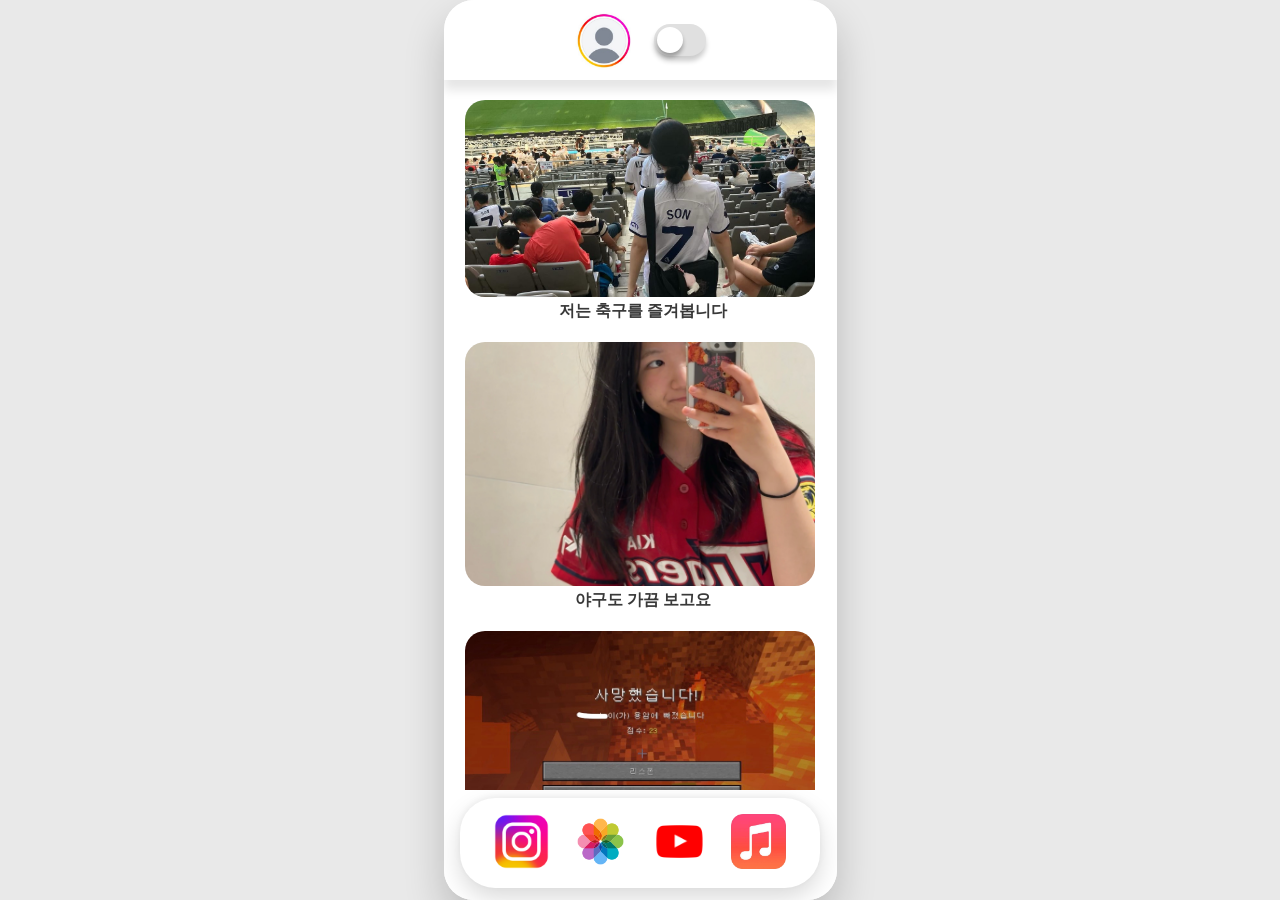
==== gallery.html @ 5abc1a37 "최종" ====
<!DOCTYPE html>
<html lang="en">
<head>
    <meta charset="UTF-8">
    <meta name="viewport" content="width=device-width, initial-scale=1.0">
    <title>임수연 자기소개 페이지</title>
    <link rel="stylesheet" href="style.css">
</head>

<body>
<div class="wrapper">
     <!-- 상단 -->
    <header class="header">
        <img src="./images/insta_1.png" alt="인스타 프로필1">
      <label class="insta-toggle">
  <input type="checkbox" id="toggleBtn">
  <span class="slider"></span>
</label>
    </header>

    <!-- 메인 내용 -->
    <main>
        <div class="main">
            <div>
                <img src="./images/socc_img.jpg" alt="">
                <h4>저는 축구를 즐겨봅니다</h4>
            </div>
            <div>
<img src="./images/base_img.jpg" alt="">
                <h4>야구도 가끔 보고요</h4>

            </div>
<div>
<img src="./images/mc_img.jpg" alt="">
                <h4>마크에서 트롤짓을 자주할 수 있어요 <br>미리 죄송합니다</h4>
</div>
<div>
<img src="./images/jmt_img.jpg" alt="">
                <h4>요리하는 것도 좋아합니다 밑키트 아니에요ㅜ</h4>

</div>



        </div>
        
    </main>

    <!-- 하단 -->
    <footer class="footer">
        <nav class="nav-bar">
            <a href="/">
                <img src="./images/insta_icon.png" alt="인스타 로고">
            </a>

            <a href="gallery.html">
                <img src="./images/gallery_icon.png" alt="사진첩 로고">
            </a>

            <a href="youtube.html">
                <img src="./images/youtube_icon.png" alt="유튜브 로고">
            </a>

            <a href="music.html">
                <img src="./images/music_icon.png" alt="음악 로고">
            </a>
        </nav>
    </footer>
</div>
   <script>
  const toggleBtn = document.getElementById('toggleBtn');

  // 페이지별 토글 초기 상태 설정
  if (window.location.pathname.includes('hiddengallery.html')) {
    toggleBtn.checked = true;  // hidden.html에서는 오른쪽
  } else {
    toggleBtn.checked = false; // index.html에서는 왼쪽
  }

  // 체크 상태가 바뀔 때
  toggleBtn.addEventListener('change', () => {
    if (toggleBtn.checked) { 
      window.location.href = 'hiddengallery.html'; // 오른쪽으로 이동
    } else {
      window.location.href = 'gallery.html';  // 왼쪽으로 이동
    }
  });
</script>

</body>
</html>
---- style.css ----
body{
    margin:0;
    display:flex;
    justify-content:center;
    align-items:center;
    height: 100vh;
    background:#e9e9e9;
}

.wrapper{
    width:393px;
    height: 100vh;
    background:white;
    border-radius:30px;
    overflow:hidden;
    box-shadow:0 20px 40px rgba(0,0,0,0.2);
    position:relative;
    display: flex;
    flex-direction: column;
}
.header{
    width:100%;
    background:white;
    display:flex;
    justify-content:center;
    align-items:center;
    height:80px;
    gap:10px;
    box-shadow:0 10px 10px rgba(0,0,0,0.1);
}

.footer{
    width:100%;
    display:flex;
    justify-content:center;
    align-items:center;
    background:white;
    height:90px;
}
.header img {
    height: 60px;
    width: 60px;
    margin-right: 10px;
}



.nav-bar img{
    height: 55px;
    width: 55px;
}
.nav-bar{
  position: absolute;
  bottom: 12px; /* 바닥에서 살짝 띄움 */

  width: 360px;
  height: 70px;

  padding:10px 0;

  border-radius: 35px; /* 더 둥글게 */
  background: #ffffff;

  display: flex;
  justify-content: center;
  align-items: center;
  flex-direction: row;
  gap:1.5rem;

 box-shadow:
0 -2px 6px rgba(0,0,0,0.05),
0 10px 25px rgba(0,0,0,0.15);

  z-index: 10;
}

main{
    flex:1;
    overflow-y:auto;
    display:flex;
    justify-content:center;
    padding:20px 0 120px 0;
    margin-bottom:20px;
}
#playlist{
    display:flex;
    justify-content:center;
    flex-direction: column;
}

main::-webkit-scrollbar{
    display:none;
}
.main img{
   width: 350px;
   border-radius: 20px;
   margin-bottom: px;
}
.main p{
    font-size: 0.9rem;
    padding-left: 5px;
    margin-top: 0;

}
.main h4{
    margin-bottom:20px;
    margin-top: 0;
    padding-left: 5px;
    color: rgb(57, 57, 57);
    text-align: center;
}
.video-card{
    width:350px;
    margin-bottom:20px;
}

.video-card iframe{
    width:100%;
    height:200px;
    border-radius:12px;
}

.video-card h3{
    margin-top:8px;
    margin-bottom:4px;
}

.video-card p{
    font-size:0.9rem;
    color:gray;
}
/* 전체 스위치 */
.insta-toggle {
  position: relative;
  display: inline-block;
  width: 52px;
  height: 32px;
}

/* 체크박스 숨기기 */
.insta-toggle input {
  opacity: 0;
  width: 0;
  height: 0;
}

/* 슬라이더 배경 */
.insta-toggle .slider {
  position: absolute;
  cursor: pointer;
  top: 0; left: 0;
  right: 0; bottom: 0;
  background-color: #e0e0e0;
  border-radius: 32px;
  transition: 0.3s;
  box-shadow: 0 5px 5px rgba(0,0,0,0.2);
}

/* 원 (슬라이드 부분) */
.insta-toggle .slider::before {
  position: absolute;
  content: "";
  height: 26px;
  width: 26px;
  left: 3px;
  bottom: 3px;
  background-color: white;
  border-radius: 50%;
  transition: 0.3s;
  box-shadow: 0 4px 4px rgba(0,0,0,0.3);
}

/* 체크 시 슬라이더 색 + 원 이동 */
.insta-toggle input:checked + .slider {
  background: linear-gradient(150deg, #10d267, #389f66); /* 인스타 느낌 그라데이션 */
}

.insta-toggle input:checked + .slider::before {
  transform: translateX(20px);
}
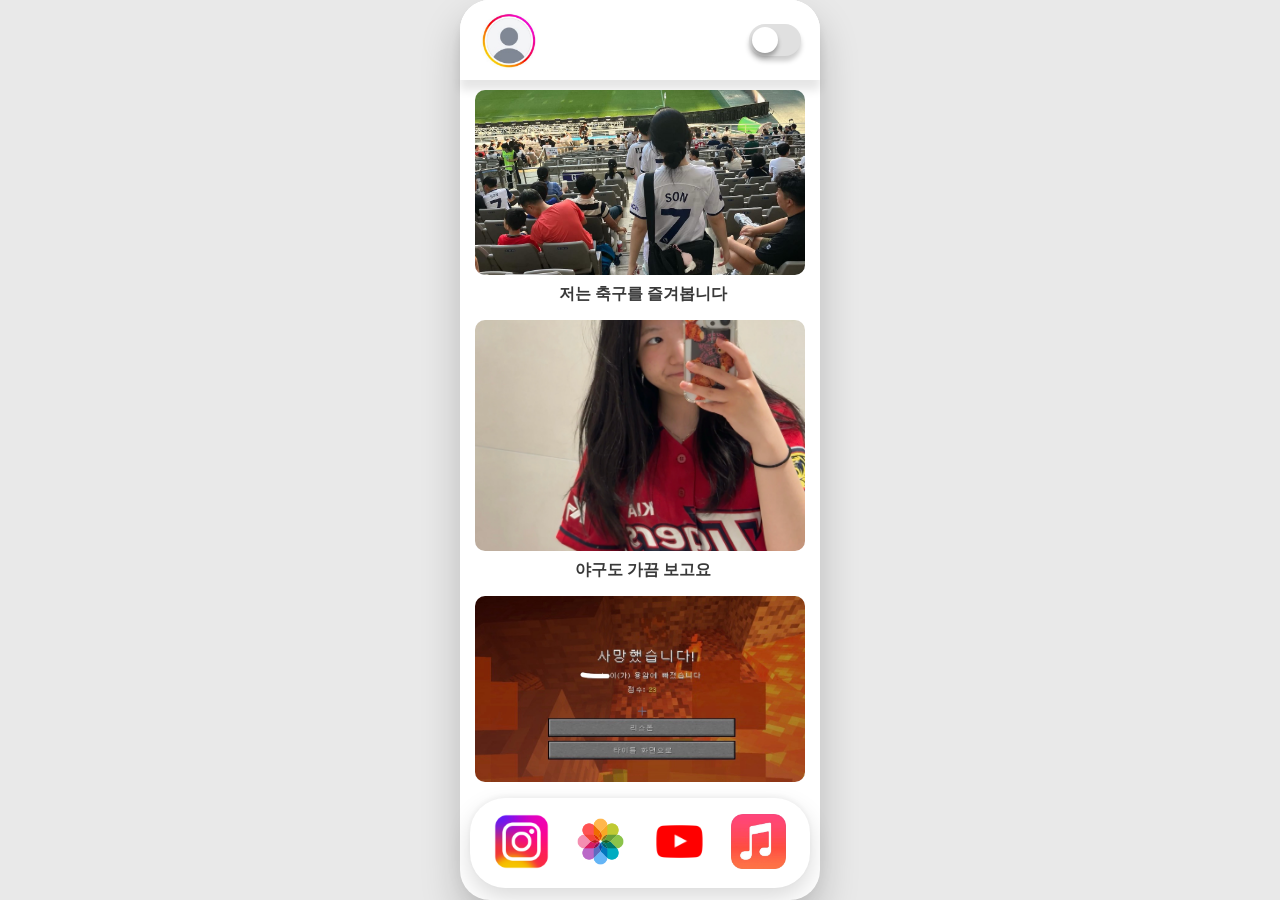
==== commit d5d1176d: "최조옹" ====
--- a/gallery.html
+++ b/gallery.html
@@ -9,7 +9,7 @@
 
 <body>
 <div class="wrapper">
-     <!-- 상단 -->
+    
     <header class="header">
         <img src="./images/insta_1.png" alt="인스타 프로필1">
       <label class="insta-toggle">
@@ -18,7 +18,7 @@
 </label>
     </header>
 
-    <!-- 메인 내용 -->
+   
     <main>
         <div class="main">
             <div>
@@ -46,7 +46,7 @@
         
     </main>
 
-    <!-- 하단 -->
+    
     <footer class="footer">
         <nav class="nav-bar">
             <a href="/">
@@ -72,17 +72,17 @@
 
   // 페이지별 토글 초기 상태 설정
   if (window.location.pathname.includes('hiddengallery.html')) {
-    toggleBtn.checked = true;  // hidden.html에서는 오른쪽
+    toggleBtn.checked = true;  
   } else {
-    toggleBtn.checked = false; // index.html에서는 왼쪽
+    toggleBtn.checked = false; 
   }
 
   // 체크 상태가 바뀔 때
   toggleBtn.addEventListener('change', () => {
     if (toggleBtn.checked) { 
-      window.location.href = 'hiddengallery.html'; // 오른쪽으로 이동
+      window.location.href = 'hiddengallery.html'; 
     } else {
-      window.location.href = 'gallery.html';  // 왼쪽으로 이동
+      window.location.href = 'gallery.html';  
     }
   });
 </script>
--- a/style.css
+++ b/style.css
@@ -1,3 +1,8 @@
+html, body {
+  margin: 0;
+  padding: 0;
+  overflow: hidden;
+}
 body{
     margin:0;
     display:flex;
@@ -8,27 +13,39 @@
 }
 
 .wrapper{
-    width:393px;
-    height: 100vh;
+    width:360px;
+    height: calc( 100dvh - env(safe-area-inset-bottom));
+    bottom: calc(env(safe-area-inset-bottom));
     background:white;
     border-radius:30px;
     overflow:hidden;
     box-shadow:0 20px 40px rgba(0,0,0,0.2);
-    position:relative;
+    position:fixed;
     display: flex;
     flex-direction: column;
 }
+/*header, footer*/
 .header{
-    width:100%;
-    background:white;
+    position: fixed;
+    top: 0;
+    left: 50%;
+    transform: translateX(-50%);
+    width: 360px;
+    height: 80px;
+    background: white;
     display:flex;
     justify-content:center;
     align-items:center;
-    height:80px;
     gap:10px;
     box-shadow:0 10px 10px rgba(0,0,0,0.1);
+    border-radius: 30px 30px 0 0;
+    z-index:999;
 }
-
+#playlist {
+  display: flex;
+  justify-content: center;
+  flex-direction: column;
+}
 .footer{
     width:100%;
     display:flex;
@@ -40,27 +57,23 @@
 .header img {
     height: 60px;
     width: 60px;
-    margin-right: 10px;
+    margin-right: 200px;
 }
 
 
-
+/*nav-bar*/
 .nav-bar img{
     height: 55px;
     width: 55px;
 }
 .nav-bar{
-  position: absolute;
-  bottom: 12px; /* 바닥에서 살짝 띄움 */
-
-  width: 360px;
+  position: fixed; 
+  bottom: calc(12px + env(safe-area-inset-bottom)); 
+  width: 340px;
   height: 70px;
-
   padding:10px 0;
-
-  border-radius: 35px; /* 더 둥글게 */
+  border-radius: 35px; 
   background: #ffffff;
-
   display: flex;
   justify-content: center;
   align-items: center;
@@ -74,49 +87,48 @@
   z-index: 10;
 }
 
+/*main*/
 main{
-    flex:1;
-    overflow-y:auto;
-    display:flex;
-    justify-content:center;
-    padding:20px 0 120px 0;
-    margin-bottom:20px;
-}
-#playlist{
-    display:flex;
-    justify-content:center;
-    flex-direction: column;
+  position: fixed;
+  top: 90px; 
+  bottom: calc(110px + env(safe-area-inset-bottom)); 
+  width: 360px;
+  overflow-y: auto;
+  display:flex;
+  justify-content:center;
 }
 
 main::-webkit-scrollbar{
     display:none;
 }
 .main img{
-   width: 350px;
-   border-radius: 20px;
-   margin-bottom: px;
+   width: 330px;
+   border-radius: 10px;
+   margin-bottom: 5px;
 }
 .main p{
-    font-size: 0.9rem;
+    font-size: 0.85rem;
     padding-left: 5px;
     margin-top: 0;
 
 }
 .main h4{
-    margin-bottom:20px;
+    margin-bottom:15px;
     margin-top: 0;
     padding-left: 5px;
     color: rgb(57, 57, 57);
     text-align: center;
 }
+
+/*video*/
 .video-card{
-    width:350px;
+    width:335px;
     margin-bottom:20px;
 }
 
 .video-card iframe{
     width:100%;
-    height:200px;
+    height:185px;
     border-radius:12px;
 }
 
@@ -129,7 +141,9 @@
     font-size:0.9rem;
     color:gray;
 }
-/* 전체 스위치 */
+
+/*toggle*/
+
 .insta-toggle {
   position: relative;
   display: inline-block;
@@ -137,7 +151,7 @@
   height: 32px;
 }
 
-/* 체크박스 숨기기 */
+
 .insta-toggle input {
   opacity: 0;
   width: 0;
@@ -172,7 +186,7 @@
 
 /* 체크 시 슬라이더 색 + 원 이동 */
 .insta-toggle input:checked + .slider {
-  background: linear-gradient(150deg, #10d267, #389f66); /* 인스타 느낌 그라데이션 */
+  background: linear-gradient(150deg, #73e785, #32b96f); /* 인스타 느낌 그라데이션 */
 }
 
 .insta-toggle input:checked + .slider::before {
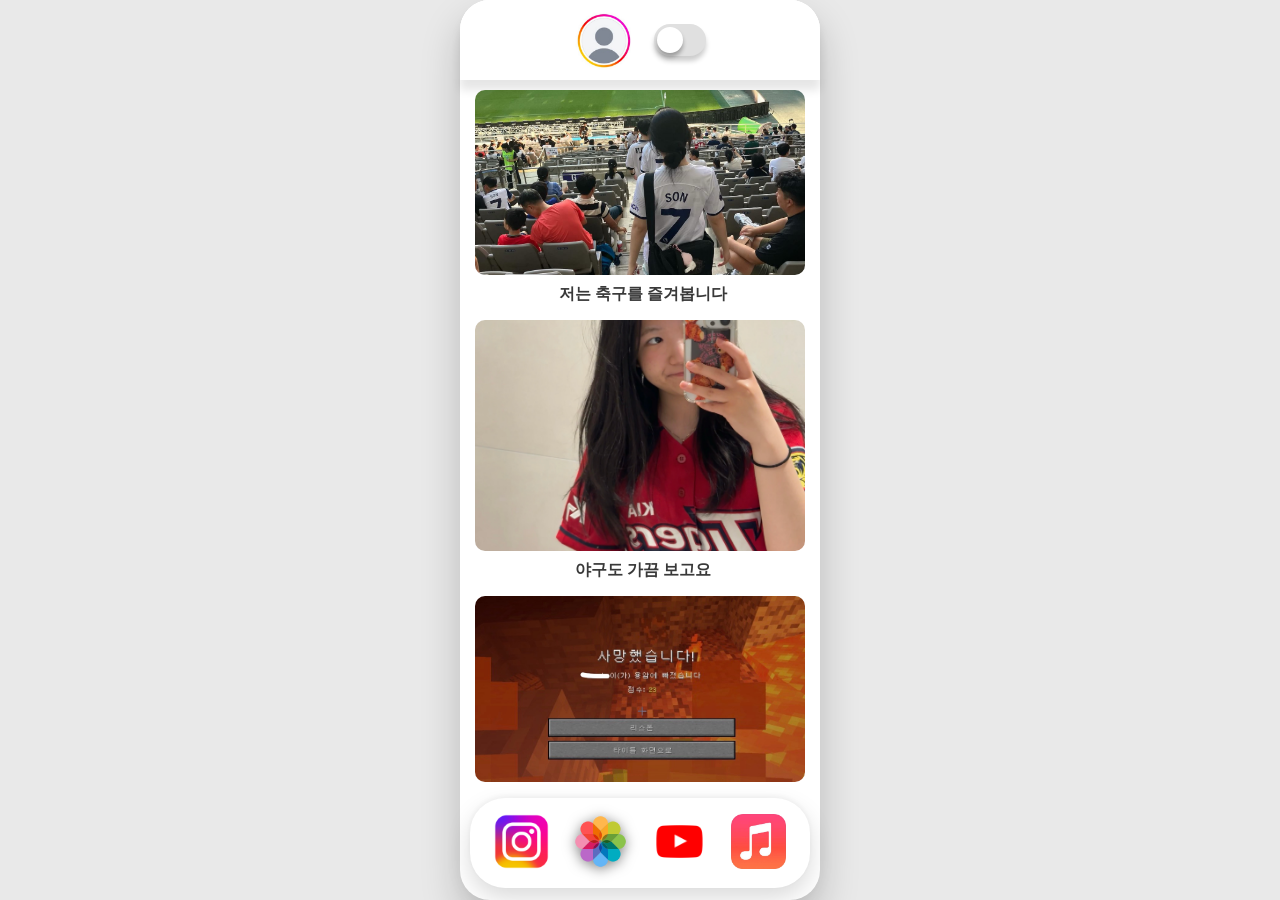
==== commit 62728feb: "수정" ====
--- a/gallery.html
+++ b/gallery.html
@@ -53,7 +53,7 @@
                 <img src="./images/insta_icon.png" alt="인스타 로고">
             </a>
 
-            <a href="gallery.html">
+            <a href="gallery.html" class="active">
                 <img src="./images/gallery_icon.png" alt="사진첩 로고">
             </a>
 
--- a/style.css
+++ b/style.css
@@ -57,7 +57,7 @@
 .header img {
     height: 60px;
     width: 60px;
-    margin-right: 200px;
+    margin-right: 10px;
 }
 
 
@@ -87,6 +87,11 @@
   z-index: 10;
 }
 
+.nav-bar a.active img{
+    filter: drop-shadow(0 2px 6px rgba(0,0,0,0.5));
+    transform: scale(1.1);
+}
+
 /*main*/
 main{
   position: fixed;
